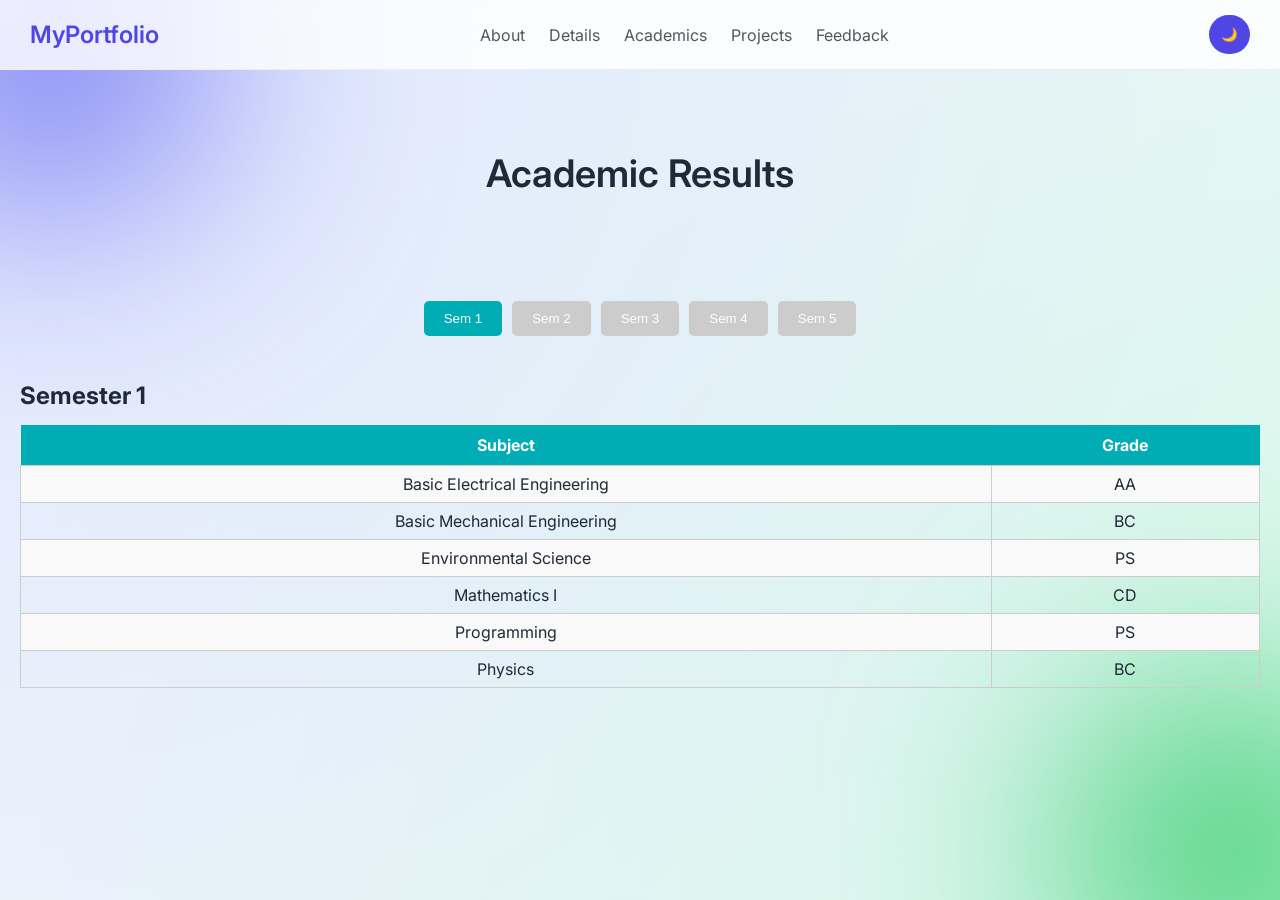
==== academics.html @ 2cc93cd5 "Initial comit" ====
<!DOCTYPE html>
<html lang="en">
<head>
    <meta name="viewport" content="width=device-width, initial-scale=1.0">
<meta charset="UTF-8">
<title>Academics</title>
<link rel="stylesheet" href="style.css">

<style>
/* Tabs */
.tabs {
    display: flex;
    justify-content: center;
    margin: 20px;
}

.tab-btn {
    padding: 10px 20px;
    margin: 5px;
    border: none;
    cursor: pointer;
    background: #ccc;
    border-radius: 5px;
}

.tab-btn.active {
    background: #00adb5;
    color: white;
}

/* Content */
.tab-content {
    display: none;
    padding: 20px;
}

.tab-content.active {
    display: block;
}

/* Table */
.result-table {
    width: 100%;
    border-collapse: collapse;
    margin-top: 15px;
}

.result-table th {
    background: #00adb5;
    color: white;
    padding: 10px;
}

.result-table td {
    border: 1px solid #ccc;
    padding: 8px;
    text-align: center;
}

.result-table tr:nth-child(even) {
    background: #f9f9f9;
}
</style>

</head>

<body>

<nav>
    <h2 class="logo">MyPortfolio</h2>

    <!-- Hidden checkbox -->
    <input type="checkbox" id="menu-toggle">

    <!-- Hamburger icon -->
    <label for="menu-toggle" class="menu-icon">☰</label>

    <!-- Menu -->
    <ul class="nav-links">
        <li><a href="index.html">About</a></li>
        <li><a href="details.html">Details</a></li>
        <li><a href="academics.html">Academics</a></li>
        <li><a href="projects.html">Projects</a></li>
        <li><a href="feedback.html">Feedback</a></li>
    </ul>

    <button id="darkModeToggle">🌙</button>
</nav>

<header>
    <h1>Academic Results</h1>
</header>

<!-- Tabs -->
<div class="tabs">
    <button class="tab-btn active" onclick="openTab('sem1')">Sem 1</button>
    <button class="tab-btn" onclick="openTab('sem2')">Sem 2</button>
    <button class="tab-btn" onclick="openTab('sem3')">Sem 3</button>
    <button class="tab-btn" onclick="openTab('sem4')">Sem 4</button>
    <button class="tab-btn" onclick="openTab('sem5')">Sem 5</button>
</div>

<!-- SEM 1 -->
<div id="sem1" class="tab-content active">
<h2>Semester 1</h2>
<table class="result-table">
<tr>
<th>Subject</th>
<th>Grade</th>
</tr>
<tr><td>Basic Electrical Engineering</td><td>AA</td></tr>
<tr><td>Basic Mechanical Engineering</td><td>BC</td></tr>
<tr><td>Environmental Science</td><td>PS</td></tr>
<tr><td>Mathematics I</td><td>CD</td></tr>
<tr><td>Programming</td><td>PS</td></tr>
<tr><td>Physics</td><td>BC</td></tr>
</table>
</div>

<!-- SEM 2 -->
<div id="sem2" class="tab-content">
<h2>Semester 2</h2>
<table class="result-table">
<tr>
<th>Subject</th>
<th>Grade</th>
</tr>
<tr><td>English</td><td>AB</td></tr>
<tr><td>Programming for Problem Solving</td><td>BB</td></tr>
<tr><td>Engineering Graphics</td><td>AA</td></tr>
<tr><td>Mathematics II</td><td>FF</td></tr>
<tr><td>Basic Electronics</td><td>BC</td></tr>
</table>
</div>

<!-- SEM 3 -->
<div id="sem3" class="tab-content">
<h2>Semester 3</h2>
<table class="result-table">
<tr>
<th>Subject</th>
<th>Grade</th>
</tr>
<tr><td>Technical Communication</td><td>BC</td></tr>
<tr><td>Probability & Statistics</td><td>CC</td></tr>
<tr><td>Data Structures</td><td>AA</td></tr>
<tr><td>DBMS</td><td>BB</td></tr>
<tr><td>Digital Fundamentals</td><td>BC</td></tr>
</table>
</div>

<!-- SEM 4 -->
<div id="sem4" class="tab-content">
<h2>Semester 4</h2>
<table class="result-table">
<tr>
<th>Subject</th>
<th>Grade</th>
</tr>
<tr><td>Operating System</td><td>BC</td></tr>
<tr><td>OOP</td><td>AB</td></tr>
<tr><td>Computer Organization</td><td>BB</td></tr>
<tr><td>Discrete Mathematics</td><td>BC</td></tr>
<tr><td>Software Engineering</td><td>CC</td></tr>
</table>
</div>

<!-- SEM 5 -->
<div id="sem5" class="tab-content">
<h2>Semester 5</h2>
<table class="result-table">
<tr>
<th>Subject</th>
<th>Grade</th>
</tr>
<tr><td>Design Engineering</td><td>AA</td></tr>
<tr><td>ADA</td><td>AB</td></tr>
<tr><td>Computer Networks</td><td>BB</td></tr>
<tr><td>Software Engineering</td><td>BC</td></tr>
<tr><td>Python for Data Science</td><td>BC</td></tr>
</table>
</div>

<!-- JS -->
<script>
function openTab(tabId) {
    let contents = document.querySelectorAll(".tab-content");
    let buttons = document.querySelectorAll(".tab-btn");

    contents.forEach(c => c.classList.remove("active"));
    buttons.forEach(b => b.classList.remove("active"));

    document.getElementById(tabId).classList.add("active");
    event.target.classList.add("active");
}
</script>

</body>
</html>
---- style.css ----
/* 🔹 Google Font */
@import url('https://fonts.googleapis.com/css2?family=Inter:wght@300;400;600&display=swap');

/* 🔹 Reset */
* {
    margin: 0;
    padding: 0;
    box-sizing: border-box;
}

/* 🔹 Colors */
:root {
    --primary: #4f46e5;
    --accent: #22c55e;
    --text: #1f2937;
}

/* 🔹 Premium Background */
body {
    font-family: 'Inter', sans-serif;
    background: radial-gradient(circle at top left, #e0e7ff, transparent),
                radial-gradient(circle at bottom right, #d1fae5, transparent),
                #f9fafb;
    color: var(--text);
    min-height: 100vh;
}

/* Floating Glow */
body::before,
body::after {
    content: "";
    position: fixed;
    width: 300px;
    height: 300px;
    border-radius: 50%;
    filter: blur(120px);
    z-index: -1;
}

body::before {
    background: #6366f1;
    top: -100px;
    left: -100px;
}

body::after {
    background: #22c55e;
    bottom: -100px;
    right: -100px;
}

/* 🔹 Container */
main {
    max-width: 1100px;
    margin: auto;
}

/* 🔹 Navbar */
nav {
    display: flex;
    justify-content: space-between;
    align-items: center;
    padding: 15px 30px;
    background: rgba(255,255,255,0.8);
    backdrop-filter: blur(10px);
    border-bottom: 1px solid #eee;
    position: sticky;
    top: 0;
    z-index: 1000;
}

.logo {
    font-weight: 600;
    color: var(--primary);
}

/* Nav links */
.nav-links {
    display: flex;
    list-style: none;
}

.nav-links li {
    margin: 0 12px;
}

.nav-links a {
    text-decoration: none;
    color: #555;
    transition: 0.3s;
}

.nav-links a:hover {
    color: var(--primary);
}

/* 🔹 Hamburger */
#menu-toggle {
    display: none;
}

.menu-icon {
    display: none;
    font-size: 24px;
    cursor: pointer;
}

/* 🔹 Header */
header {
    text-align: center;
    padding: 80px 20px;
}

header h1 {
    font-size: 38px;
    font-weight: 600;
}

header p {
    color: #666;
    margin-top: 10px;
}

/* 🔹 Sections */
section {
    background: rgba(255, 255, 255, 0.85);
    backdrop-filter: blur(15px);
    margin: 25px;
    padding: 25px;
    border-radius: 16px;
    border: 1px solid rgba(255,255,255,0.3);
    transition: 0.3s;
}

section:hover {
    transform: translateY(-5px);
    box-shadow: 0 10px 30px rgba(99,102,241,0.15);
}

/* 🔹 Profile Card */
.profile-card {
    display: flex;
    align-items: center;
    gap: 25px;
    margin-bottom: 20px;
}

.profile-card img {
    width: 120px;
    height: 120px;
    border-radius: 50%;
    border: 3px solid var(--primary);
}

/* 🔹 Text */
p {
    line-height: 1.6;
    color: #555;
}

/* 🔹 Projects */
.project-card {
    background: white;
    padding: 20px;
    margin: 15px 0;
    border-radius: 12px;
    border: 1px solid #eee;
    transition: 0.3s;
}

.project-card:hover {
    box-shadow: 0 10px 30px rgba(0,0,0,0.08);
    transform: translateY(-5px);
}

/* 🔹 Tables */
table {
    width: 100%;
    border-collapse: collapse;
}

th {
    background: var(--primary);
    color: white;
    padding: 10px;
}

td {
    padding: 10px;
    border-bottom: 1px solid #eee;
}

tr:hover {
    background: #f1f5f9;
}

/* 🔹 Tabs */
.tabs {
    display: flex;
    justify-content: center;
    flex-wrap: wrap;
}

.tab-btn {
    padding: 10px 16px;
    margin: 5px;
    border: none;
    border-radius: 20px;
    background: #e5e7eb;
    cursor: pointer;
    transition: 0.3s;
}

.tab-btn.active,
.tab-btn:hover {
    background: var(--primary);
    color: white;
}

/* 🔹 Forms */
input, textarea, select {
    margin: 10px 0;
    padding: 12px;
    border-radius: 8px;
    border: 1px solid #ddd;
}

/* 🔹 Buttons */
button {
    background: var(--primary);
    color: white;
    padding: 12px;
    border: none;
    border-radius: 25px;
    cursor: pointer;
    transition: 0.3s;
}

button:hover {
    background: #4338ca;
}

/* 🔹 Footer */
footer {
    text-align: center;
    padding: 20px;
    background: rgba(255,255,255,0.8);
    margin-top: 20px;
}

/* 🔹 Responsive */
@media (max-width: 768px) {

    .menu-icon {
        display: block;
    }

    .nav-links {
        display: none;
        flex-direction: column;
        width: 100%;
        background: white;
        margin-top: 10px;
        border-radius: 10px;
    }

    #menu-toggle:checked + .menu-icon + .nav-links {
        display: flex;
    }

    nav {
        flex-direction: column;
    }

    .profile-card {
        flex-direction: column;
        text-align: center;
    }

    section {
        margin: 15px;
    }

    table {
        display: block;
        overflow-x: auto;
    }
}
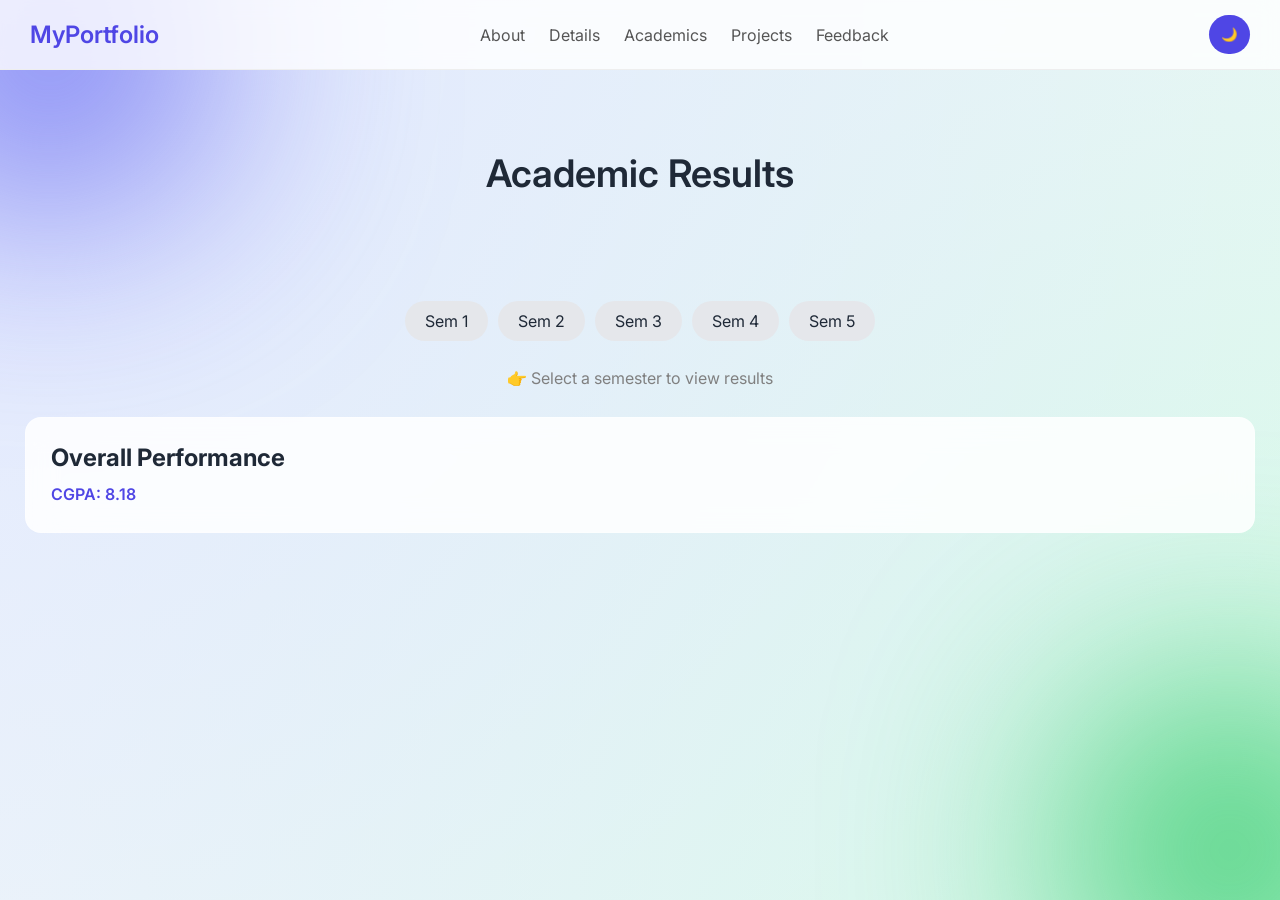
==== commit 93db2bfc: "Initial commit" ====
--- a/academics.html
+++ b/academics.html
@@ -1,12 +1,18 @@
 <!DOCTYPE html>
 <html lang="en">
 <head>
-    <meta name="viewport" content="width=device-width, initial-scale=1.0">
 <meta charset="UTF-8">
+<meta name="viewport" content="width=device-width, initial-scale=1.0">
 <title>Academics</title>
 <link rel="stylesheet" href="style.css">
 
 <style>
+
+/* Hide radio buttons */
+input[type="radio"] {
+    display: none;
+}
+
 /* Tabs */
 .tabs {
     display: flex;
@@ -14,27 +20,33 @@
     margin: 20px;
 }
 
-.tab-btn {
+.tabs label {
     padding: 10px 20px;
     margin: 5px;
-    border: none;
+    background: #e5e7eb;
+    border-radius: 20px;
     cursor: pointer;
-    background: #ccc;
-    border-radius: 5px;
-}
-
-.tab-btn.active {
-    background: #00adb5;
+    transition: 0.3s;
+}
+
+/* Active tab */
+input:checked + label {
+    background: #4f46e5;
     color: white;
 }
 
-/* Content */
+/* Content hidden by default */
 .tab-content {
     display: none;
     padding: 20px;
 }
 
-.tab-content.active {
+/* Show content when selected */
+#sem1:checked ~ .content #content1,
+#sem2:checked ~ .content #content2,
+#sem3:checked ~ .content #content3,
+#sem4:checked ~ .content #content4,
+#sem5:checked ~ .content #content5 {
     display: block;
 }
 
@@ -46,36 +58,46 @@
 }
 
 .result-table th {
-    background: #00adb5;
+    background: #4f46e5;
     color: white;
     padding: 10px;
 }
 
 .result-table td {
-    border: 1px solid #ccc;
+    border: 1px solid #ddd;
     padding: 8px;
     text-align: center;
 }
 
 .result-table tr:nth-child(even) {
-    background: #f9f9f9;
-}
+    background: #f9fafb;
+}
+
+.spi {
+    margin-top: 10px;
+    font-weight: 600;
+    color: #4f46e5;
+}
+
+.default-msg {
+    text-align: center;
+    margin-top: 20px;
+    color: gray;
+}
+
 </style>
 
 </head>
 
 <body>
 
+<!-- Navbar -->
 <nav>
     <h2 class="logo">MyPortfolio</h2>
 
-    <!-- Hidden checkbox -->
     <input type="checkbox" id="menu-toggle">
-
-    <!-- Hamburger icon -->
     <label for="menu-toggle" class="menu-icon">☰</label>
 
-    <!-- Menu -->
     <ul class="nav-links">
         <li><a href="index.html">About</a></li>
         <li><a href="details.html">Details</a></li>
@@ -91,23 +113,33 @@
     <h1>Academic Results</h1>
 </header>
 
+<!-- Radio Buttons -->
+<input type="radio" name="tabs" id="sem1">
+<input type="radio" name="tabs" id="sem2">
+<input type="radio" name="tabs" id="sem3">
+<input type="radio" name="tabs" id="sem4">
+<input type="radio" name="tabs" id="sem5">
+
 <!-- Tabs -->
 <div class="tabs">
-    <button class="tab-btn active" onclick="openTab('sem1')">Sem 1</button>
-    <button class="tab-btn" onclick="openTab('sem2')">Sem 2</button>
-    <button class="tab-btn" onclick="openTab('sem3')">Sem 3</button>
-    <button class="tab-btn" onclick="openTab('sem4')">Sem 4</button>
-    <button class="tab-btn" onclick="openTab('sem5')">Sem 5</button>
-</div>
+    <label for="sem1">Sem 1</label>
+    <label for="sem2">Sem 2</label>
+    <label for="sem3">Sem 3</label>
+    <label for="sem4">Sem 4</label>
+    <label for="sem5">Sem 5</label>
+</div>
+
+<!-- Default Message -->
+<p class="default-msg">👉 Select a semester to view results</p>
+
+<!-- Content -->
+<div class="content">
 
 <!-- SEM 1 -->
-<div id="sem1" class="tab-content active">
+<div id="content1" class="tab-content">
 <h2>Semester 1</h2>
 <table class="result-table">
-<tr>
-<th>Subject</th>
-<th>Grade</th>
-</tr>
+<tr><th>Subject</th><th>Grade</th></tr>
 <tr><td>Basic Electrical Engineering</td><td>AA</td></tr>
 <tr><td>Basic Mechanical Engineering</td><td>BC</td></tr>
 <tr><td>Environmental Science</td><td>PS</td></tr>
@@ -115,85 +147,72 @@
 <tr><td>Programming</td><td>PS</td></tr>
 <tr><td>Physics</td><td>BC</td></tr>
 </table>
+<p class="spi">SPI: 8.10</p>
 </div>
 
 <!-- SEM 2 -->
-<div id="sem2" class="tab-content">
+<div id="content2" class="tab-content">
 <h2>Semester 2</h2>
 <table class="result-table">
-<tr>
-<th>Subject</th>
-<th>Grade</th>
-</tr>
+<tr><th>Subject</th><th>Grade</th></tr>
 <tr><td>English</td><td>AB</td></tr>
 <tr><td>Programming for Problem Solving</td><td>BB</td></tr>
 <tr><td>Engineering Graphics</td><td>AA</td></tr>
 <tr><td>Mathematics II</td><td>FF</td></tr>
 <tr><td>Basic Electronics</td><td>BC</td></tr>
 </table>
+<p class="spi">SPI: 7.85</p>
 </div>
 
 <!-- SEM 3 -->
-<div id="sem3" class="tab-content">
+<div id="content3" class="tab-content">
 <h2>Semester 3</h2>
 <table class="result-table">
-<tr>
-<th>Subject</th>
-<th>Grade</th>
-</tr>
+<tr><th>Subject</th><th>Grade</th></tr>
 <tr><td>Technical Communication</td><td>BC</td></tr>
 <tr><td>Probability & Statistics</td><td>CC</td></tr>
 <tr><td>Data Structures</td><td>AA</td></tr>
 <tr><td>DBMS</td><td>BB</td></tr>
 <tr><td>Digital Fundamentals</td><td>BC</td></tr>
 </table>
+<p class="spi">SPI: 8.30</p>
 </div>
 
 <!-- SEM 4 -->
-<div id="sem4" class="tab-content">
+<div id="content4" class="tab-content">
 <h2>Semester 4</h2>
 <table class="result-table">
-<tr>
-<th>Subject</th>
-<th>Grade</th>
-</tr>
+<tr><th>Subject</th><th>Grade</th></tr>
 <tr><td>Operating System</td><td>BC</td></tr>
 <tr><td>OOP</td><td>AB</td></tr>
 <tr><td>Computer Organization</td><td>BB</td></tr>
 <tr><td>Discrete Mathematics</td><td>BC</td></tr>
 <tr><td>Software Engineering</td><td>CC</td></tr>
 </table>
+<p class="spi">SPI: 8.20</p>
 </div>
 
 <!-- SEM 5 -->
-<div id="sem5" class="tab-content">
+<div id="content5" class="tab-content">
 <h2>Semester 5</h2>
 <table class="result-table">
-<tr>
-<th>Subject</th>
-<th>Grade</th>
-</tr>
+<tr><th>Subject</th><th>Grade</th></tr>
 <tr><td>Design Engineering</td><td>AA</td></tr>
 <tr><td>ADA</td><td>AB</td></tr>
 <tr><td>Computer Networks</td><td>BB</td></tr>
 <tr><td>Software Engineering</td><td>BC</td></tr>
 <tr><td>Python for Data Science</td><td>BC</td></tr>
 </table>
-</div>
-
-<!-- JS -->
-<script>
-function openTab(tabId) {
-    let contents = document.querySelectorAll(".tab-content");
-    let buttons = document.querySelectorAll(".tab-btn");
-
-    contents.forEach(c => c.classList.remove("active"));
-    buttons.forEach(b => b.classList.remove("active"));
-
-    document.getElementById(tabId).classList.add("active");
-    event.target.classList.add("active");
-}
-</script>
+<p class="spi">SPI: 8.45</p>
+</div>
+
+</div>
+
+<!-- CGPA -->
+<section>
+    <h2>Overall Performance</h2>
+    <p class="spi">CGPA: 8.18</p>
+</section>
 
 </body>
 </html>
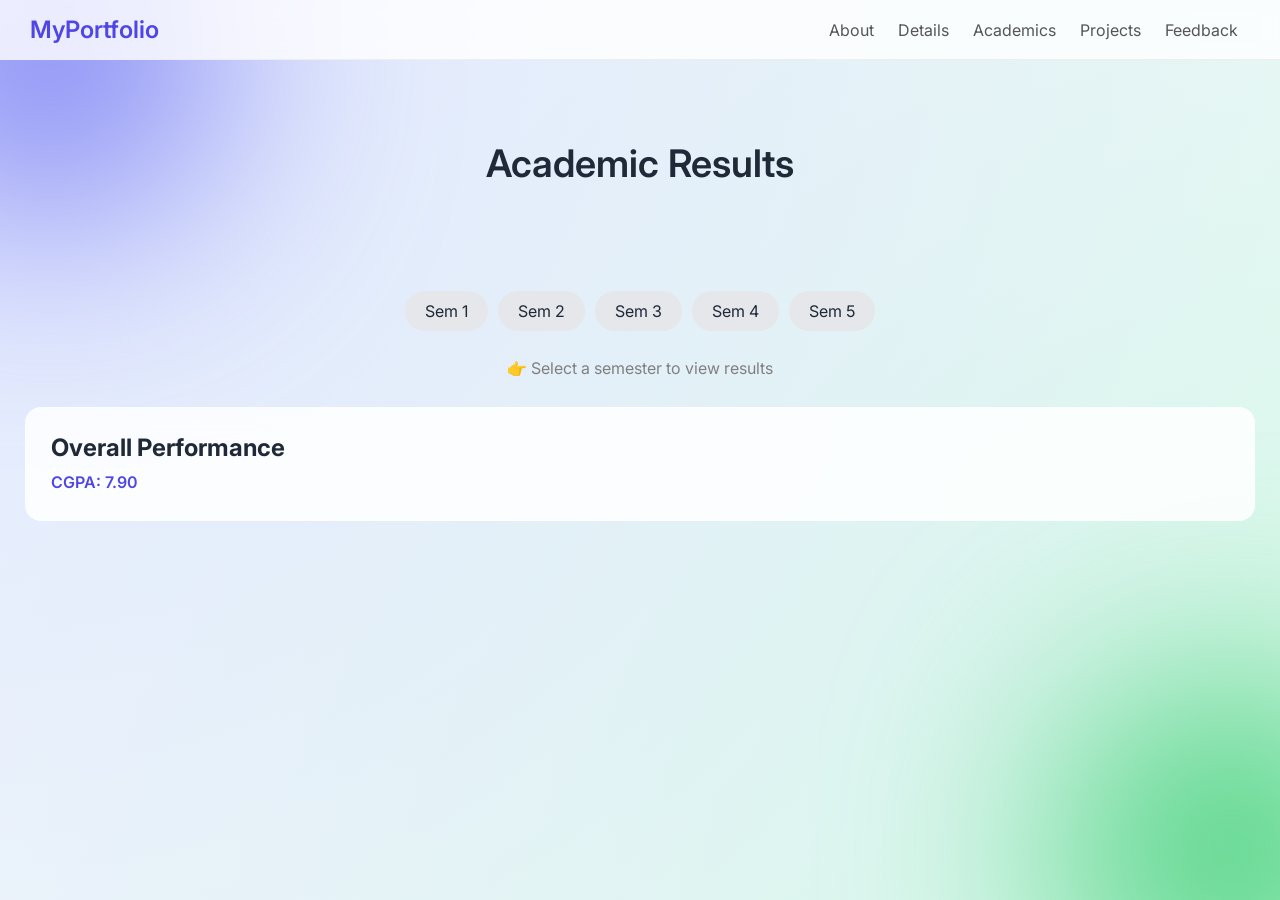
==== commit ad05879f: "Refactor semester content and update grades" ====
--- a/academics.html
+++ b/academics.html
@@ -29,38 +29,43 @@
     transition: 0.3s;
 }
 
+.tabs label:hover {
+    background: #4f46e5;
+    color: white;
+}
+
 /* Active tab */
 input:checked + label {
     background: #4f46e5;
     color: white;
 }
 
-/* Content hidden by default */
+/* Hide all content */
 .tab-content {
     display: none;
     padding: 20px;
 }
 
-/* Show content when selected */
-#sem1:checked ~ .content #content1,
-#sem2:checked ~ .content #content2,
-#sem3:checked ~ .content #content3,
-#sem4:checked ~ .content #content4,
-#sem5:checked ~ .content #content5 {
+/* Show selected content */
+#sem1:checked ~ .content #c1,
+#sem2:checked ~ .content #c2,
+#sem3:checked ~ .content #c3,
+#sem4:checked ~ .content #c4,
+#sem5:checked ~ .content #c5 {
     display: block;
 }
 
-/* Table */
+/* Table styling */
 .result-table {
     width: 100%;
     border-collapse: collapse;
-    margin-top: 15px;
+    margin-top: 10px;
 }
 
 .result-table th {
     background: #4f46e5;
     color: white;
-    padding: 10px;
+    padding: 8px;
 }
 
 .result-table td {
@@ -69,12 +74,8 @@
     text-align: center;
 }
 
-.result-table tr:nth-child(even) {
-    background: #f9fafb;
-}
-
 .spi {
-    margin-top: 10px;
+    margin-top: 8px;
     font-weight: 600;
     color: #4f46e5;
 }
@@ -91,7 +92,6 @@
 
 <body>
 
-<!-- Navbar -->
 <nav>
     <h2 class="logo">MyPortfolio</h2>
 
@@ -105,15 +105,13 @@
         <li><a href="projects.html">Projects</a></li>
         <li><a href="feedback.html">Feedback</a></li>
     </ul>
-
-    <button id="darkModeToggle">🌙</button>
 </nav>
 
 <header>
     <h1>Academic Results</h1>
 </header>
 
-<!-- Radio Buttons -->
+<!-- Radio buttons -->
 <input type="radio" name="tabs" id="sem1">
 <input type="radio" name="tabs" id="sem2">
 <input type="radio" name="tabs" id="sem3">
@@ -129,90 +127,90 @@
     <label for="sem5">Sem 5</label>
 </div>
 
-<!-- Default Message -->
+<!-- Default message -->
 <p class="default-msg">👉 Select a semester to view results</p>
 
 <!-- Content -->
 <div class="content">
 
 <!-- SEM 1 -->
-<div id="content1" class="tab-content">
+<div id="c1" class="tab-content">
 <h2>Semester 1</h2>
 <table class="result-table">
 <tr><th>Subject</th><th>Grade</th></tr>
-<tr><td>Basic Electrical Engineering</td><td>AA</td></tr>
-<tr><td>Basic Mechanical Engineering</td><td>BC</td></tr>
-<tr><td>Environmental Science</td><td>PS</td></tr>
-<tr><td>Mathematics I</td><td>CD</td></tr>
+<tr><td>BEE</td><td>AA</td></tr>
+<tr><td>BME</td><td>BC</td></tr>
+<tr><td>EVS</td><td>PS</td></tr>
+<tr><td>Maths-I</td><td>CD</td></tr>
 <tr><td>Programming</td><td>PS</td></tr>
 <tr><td>Physics</td><td>BC</td></tr>
 </table>
+<p class="spi">SPI: 7.90</p>
+</div>
+
+<!-- SEM 2 -->
+<div id="c2" class="tab-content">
+<h2>Semester 2</h2>
+<table class="result-table">
+<tr><th>Subject</th><th>Grade</th></tr>
+<tr><td>English</td><td>AB</td></tr>
+<tr><td>PPS</td><td>BB</td></tr>
+<tr><td>Graphics</td><td>AA</td></tr>
+<tr><td>Maths-II</td><td>FF</td></tr>
+<tr><td>Electronics</td><td>BC</td></tr>
+</table>
+<p class="spi">SPI: 6.80</p>
+</div>
+
+<!-- SEM 3 -->
+<div id="c3" class="tab-content">
+<h2>Semester 3</h2>
+<table class="result-table">
+<tr><th>Subject</th><th>Grade</th></tr>
+<tr><td>TC</td><td>BC</td></tr>
+<tr><td>Stats</td><td>CC</td></tr>
+<tr><td>DS</td><td>AA</td></tr>
+<tr><td>DBMS</td><td>BB</td></tr>
+<tr><td>Digital</td><td>BC</td></tr>
+</table>
+<p class="spi">SPI: 8.20</p>
+</div>
+
+<!-- SEM 4 -->
+<div id="c4" class="tab-content">
+<h2>Semester 4</h2>
+<table class="result-table">
+<tr><th>Subject</th><th>Grade</th></tr>
+<tr><td>OS</td><td>BC</td></tr>
+<tr><td>OOP</td><td>AB</td></tr>
+<tr><td>COA</td><td>BB</td></tr>
+<tr><td>DM</td><td>BC</td></tr>
+<tr><td>SE</td><td>CC</td></tr>
+</table>
 <p class="spi">SPI: 8.10</p>
 </div>
 
-<!-- SEM 2 -->
-<div id="content2" class="tab-content">
-<h2>Semester 2</h2>
-<table class="result-table">
-<tr><th>Subject</th><th>Grade</th></tr>
-<tr><td>English</td><td>AB</td></tr>
-<tr><td>Programming for Problem Solving</td><td>BB</td></tr>
-<tr><td>Engineering Graphics</td><td>AA</td></tr>
-<tr><td>Mathematics II</td><td>FF</td></tr>
-<tr><td>Basic Electronics</td><td>BC</td></tr>
-</table>
-<p class="spi">SPI: 7.85</p>
-</div>
-
-<!-- SEM 3 -->
-<div id="content3" class="tab-content">
-<h2>Semester 3</h2>
-<table class="result-table">
-<tr><th>Subject</th><th>Grade</th></tr>
-<tr><td>Technical Communication</td><td>BC</td></tr>
-<tr><td>Probability & Statistics</td><td>CC</td></tr>
-<tr><td>Data Structures</td><td>AA</td></tr>
-<tr><td>DBMS</td><td>BB</td></tr>
-<tr><td>Digital Fundamentals</td><td>BC</td></tr>
-</table>
-<p class="spi">SPI: 8.30</p>
-</div>
-
-<!-- SEM 4 -->
-<div id="content4" class="tab-content">
-<h2>Semester 4</h2>
-<table class="result-table">
-<tr><th>Subject</th><th>Grade</th></tr>
-<tr><td>Operating System</td><td>BC</td></tr>
-<tr><td>OOP</td><td>AB</td></tr>
-<tr><td>Computer Organization</td><td>BB</td></tr>
-<tr><td>Discrete Mathematics</td><td>BC</td></tr>
-<tr><td>Software Engineering</td><td>CC</td></tr>
-</table>
-<p class="spi">SPI: 8.20</p>
-</div>
-
 <!-- SEM 5 -->
-<div id="content5" class="tab-content">
+<div id="c5" class="tab-content">
 <h2>Semester 5</h2>
 <table class="result-table">
 <tr><th>Subject</th><th>Grade</th></tr>
-<tr><td>Design Engineering</td><td>AA</td></tr>
+<tr><td>DE</td><td>AA</td></tr>
 <tr><td>ADA</td><td>AB</td></tr>
-<tr><td>Computer Networks</td><td>BB</td></tr>
-<tr><td>Software Engineering</td><td>BC</td></tr>
-<tr><td>Python for Data Science</td><td>BC</td></tr>
-</table>
-<p class="spi">SPI: 8.45</p>
+<tr><td>CN</td><td>BB</td></tr>
+<tr><td>SE</td><td>BC</td></tr>
+<tr><td>Python</td><td>BC</td></tr>
+</table>
+<p class="spi">SPI: 8.40</p>
 </div>
 
 </div>
 
 <!-- CGPA -->
 <section>
-    <h2>Overall Performance</h2>
-    <p class="spi">CGPA: 8.18</p>
+<h2>Overall Performance</h2>
+<p class="spi">CGPA: 7.90</p>
 </section>
 
 </body>
-</html>+</html>
